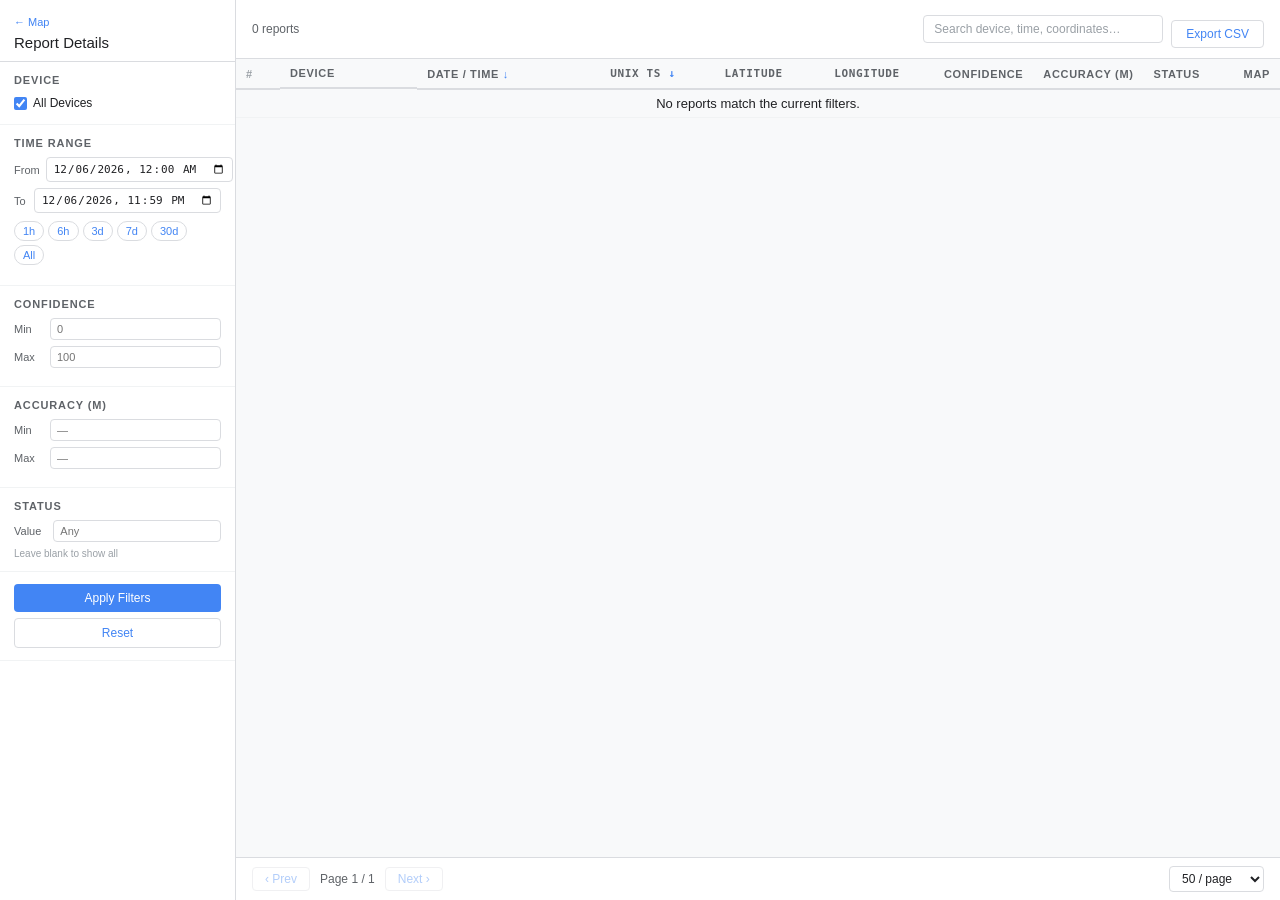
==== static/details.html @ 069237c7 "Add report details page with full-table view, filtering, search, sorting, and CSV export - New /deta" ====
<!DOCTYPE html>
<html lang="ja">
<head>
  <meta charset="UTF-8" />
  <meta name="viewport" content="width=device-width, initial-scale=1.0" />
  <title>Report Details – FindMy Tracker</title>
  <link rel="stylesheet" href="/static/style.css" />
  <link rel="stylesheet" href="/static/details.css" />
</head>
<body class="details-page">

<div id="details-layout">

  <!-- ─── Filter Sidebar ─────────────────────────────────────────────────── -->
  <aside id="filter-sidebar">
    <div id="filter-header">
      <a href="/" class="back-link">← Map</a>
      <h1>Report Details</h1>
    </div>

    <!-- Device filter -->
    <section class="filter-section">
      <h2>Device</h2>
      <div id="device-filter-list">
        <label class="filter-check">
          <input type="checkbox" id="filter-all-devices" checked />
          <span>All Devices</span>
        </label>
      </div>
    </section>

    <!-- Time range -->
    <section class="filter-section">
      <h2>Time Range</h2>
      <div class="range-row">
        <label>From</label>
        <input type="datetime-local" id="filter-start" />
      </div>
      <div class="range-row">
        <label>To</label>
        <input type="datetime-local" id="filter-end" />
      </div>
      <div class="range-presets">
        <button class="preset-btn" data-hours="1">1h</button>
        <button class="preset-btn" data-hours="6">6h</button>
        <button class="preset-btn" data-days="3">3d</button>
        <button class="preset-btn" data-days="7">7d</button>
        <button class="preset-btn" data-days="30">30d</button>
        <button class="preset-btn" data-all="1">All</button>
      </div>
    </section>

    <!-- Confidence filter -->
    <section class="filter-section">
      <h2>Confidence</h2>
      <div class="range-row">
        <label>Min</label>
        <input type="number" id="filter-conf-min" min="0" max="100" placeholder="0" class="num-input" />
      </div>
      <div class="range-row">
        <label>Max</label>
        <input type="number" id="filter-conf-max" min="0" max="100" placeholder="100" class="num-input" />
      </div>
    </section>

    <!-- Accuracy filter -->
    <section class="filter-section">
      <h2>Accuracy (m)</h2>
      <div class="range-row">
        <label>Min</label>
        <input type="number" id="filter-acc-min" min="0" placeholder="—" class="num-input" />
      </div>
      <div class="range-row">
        <label>Max</label>
        <input type="number" id="filter-acc-max" min="0" placeholder="—" class="num-input" />
      </div>
    </section>

    <!-- Status filter -->
    <section class="filter-section">
      <h2>Status</h2>
      <div class="range-row">
        <label style="width:auto; margin-right:6px;">Value</label>
        <input type="number" id="filter-status" placeholder="Any" class="num-input" />
      </div>
      <p class="filter-hint">Leave blank to show all</p>
    </section>

    <!-- Actions -->
    <section class="filter-section">
      <button id="btn-apply-filter" class="btn-primary">Apply Filters</button>
      <button id="btn-reset-filter" class="btn-secondary" style="margin-top:6px;">Reset</button>
    </section>
  </aside>

  <!-- ─── Main Content ────────────────────────────────────────────────────── -->
  <main id="details-main">

    <!-- Top bar -->
    <div id="details-topbar">
      <div id="summary-bar">
        <span id="summary-count">Loading…</span>
      </div>
      <div id="table-controls">
        <input type="text" id="search-input" placeholder="Search device, time, coordinates…" autocomplete="off" />
        <button id="btn-export-csv" class="btn-secondary export-btn">Export CSV</button>
      </div>
    </div>

    <!-- Table -->
    <div id="table-container">
      <table id="report-table">
        <thead>
          <tr>
            <th class="col-num">#</th>
            <th class="col-device sortable" data-col="device_id">Device</th>
            <th class="col-time sortable" data-col="timestamp">Date / Time</th>
            <th class="col-ts sortable" data-col="timestamp">Unix TS</th>
            <th class="col-lat sortable" data-col="latitude">Latitude</th>
            <th class="col-lng sortable" data-col="longitude">Longitude</th>
            <th class="col-conf sortable" data-col="confidence">Confidence</th>
            <th class="col-acc sortable" data-col="accuracy">Accuracy (m)</th>
            <th class="col-status sortable" data-col="status">Status</th>
            <th class="col-action">Map</th>
          </tr>
        </thead>
        <tbody id="report-tbody">
          <tr><td colspan="10" class="table-loading">Loading reports…</td></tr>
        </tbody>
      </table>
    </div>

    <!-- Pagination -->
    <div id="pagination">
      <button id="btn-prev" disabled>‹ Prev</button>
      <span id="page-info"></span>
      <button id="btn-next">Next ›</button>
      <select id="page-size-select">
        <option value="25">25 / page</option>
        <option value="50" selected>50 / page</option>
        <option value="100">100 / page</option>
        <option value="200">200 / page</option>
      </select>
    </div>

  </main>
</div>

<script src="/static/details.js"></script>
</body>
</html>
---- static/style.css ----
/* ─── Reset & Base ─────────────────────────────────────────────────────── */
*, *::before, *::after { box-sizing: border-box; margin: 0; padding: 0; }

body {
  font-family: "Google Sans", Roboto, -apple-system, BlinkMacSystemFont, "Segoe UI", sans-serif;
  font-size: 13px;
  background: #f8f9fa;
  color: #202124;
  display: flex;
  height: 100vh;
  overflow: hidden;
}

/* ─── Sidebar (desktop) ─────────────────────────────────────────────────── */
#sidebar {
  width: 280px;
  min-width: 240px;
  background: #fff;
  border-right: 1px solid #dadce0;
  display: flex;
  flex-direction: column;
  overflow-y: auto;
  overflow-x: hidden;
  z-index: 1000;
}

#sheet-handle { display: none; } /* desktop: hidden */

#sheet-body {
  display: contents; /* desktop: transparent wrapper */
}

#sidebar-header {
  padding: 16px 14px 12px;
  background: #fff;
  border-bottom: 1px solid #dadce0;
  display: flex;
  align-items: center;
  justify-content: space-between;
  gap: 8px;
  flex-shrink: 0;
}

#sidebar-header h1 {
  font-size: 15px;
  font-weight: 500;
  color: #202124;
  white-space: nowrap;
  flex: 1;
}

#details-link {
  font-size: 11px;
  font-weight: 500;
  color: #4285f4;
  text-decoration: none;
  padding: 3px 8px;
  border: 1px solid #c5d5f7;
  border-radius: 12px;
  white-space: nowrap;
  transition: background .15s;
}
#details-link:hover { background: #e8f0fe; }

.status-badge {
  font-size: 11px;
  padding: 3px 8px;
  border-radius: 20px;
  font-weight: 500;
  white-space: nowrap;
}
.status-badge.idle    { background: #e8f0fe; color: #4285f4; }
.status-badge.polling { background: #e6f4ea; color: #34a853; animation: pulse 1s infinite; }
.status-badge.warn    { background: #fef7e0; color: #f9ab00; }
.status-badge.error   { background: #fce8e6; color: #ea4335; }

@keyframes pulse { 0%,100% { opacity:1; } 50% { opacity:.5; } }

.sidebar-section {
  padding: 14px;
  border-bottom: 1px solid #f1f3f4;
}

.sidebar-section h2 {
  font-size: 11px;
  font-weight: 600;
  text-transform: uppercase;
  letter-spacing: .08em;
  color: #5f6368;
  margin-bottom: 10px;
}

/* ─── Range picker ──────────────────────────────────────────────────────── */
.range-row {
  display: flex;
  align-items: center;
  gap: 6px;
  margin-bottom: 6px;
}
.range-row label { width: 30px; color: #5f6368; font-size: 11px; }
.range-row input[type="datetime-local"] {
  flex: 1;
  background: #fff;
  border: 1px solid #dadce0;
  border-radius: 4px;
  color: #202124;
  padding: 4px 6px;
  font-size: 11px;
  outline: none;
}
.range-row input:focus { border-color: #4285f4; box-shadow: 0 0 0 2px rgba(66,133,244,.15); }

.range-presets {
  display: flex;
  flex-wrap: wrap;
  gap: 4px;
  margin: 8px 0;
}
.preset-btn {
  background: #fff;
  border: 1px solid #dadce0;
  color: #4285f4;
  padding: 3px 8px;
  border-radius: 12px;
  cursor: pointer;
  font-size: 11px;
  font-weight: 500;
  transition: background .15s;
}
.preset-btn:hover { background: #e8f0fe; }

.btn-primary {
  width: 100%;
  padding: 7px;
  background: #4285f4;
  border: none;
  border-radius: 4px;
  color: #fff;
  font-weight: 500;
  cursor: pointer;
  font-size: 12px;
  transition: background .15s, box-shadow .15s;
}
.btn-primary:hover { background: #3367d6; box-shadow: 0 1px 3px rgba(0,0,0,.2); }

.btn-secondary {
  width: 100%;
  margin-top: 10px;
  padding: 7px;
  background: #fff;
  border: 1px solid #dadce0;
  border-radius: 4px;
  color: #4285f4;
  font-weight: 500;
  cursor: pointer;
  font-size: 12px;
  transition: background .15s;
}
.btn-secondary:hover  { background: #e8f0fe; }
.btn-secondary:disabled { opacity: .5; cursor: not-allowed; }

/* ─── Device list ───────────────────────────────────────────────────────── */
#device-list { display: flex; flex-direction: column; gap: 4px; }

.device-card {
  background: #fff;
  border: 1px solid #e8eaed;
  border-radius: 8px;
  overflow: hidden;
}

.device-row-header {
  padding: 8px 10px;
  display: grid;
  grid-template-columns: 12px 1fr auto;
  grid-template-rows: auto auto;
  gap: 2px 8px;
  align-items: center;
}

.device-color {
  grid-row: 1 / 3;
  width: 12px;
  height: 12px;
  border-radius: 50%;
  flex-shrink: 0;
}

.device-name-btn {
  display: flex;
  align-items: center;
  gap: 5px;
  cursor: pointer;
  user-select: none;
  min-width: 0;
}
.device-name-btn:hover .device-name { color: #4285f4; }

.device-name {
  font-size: 12px;
  font-weight: 500;
  color: #202124;
  white-space: nowrap;
  overflow: hidden;
  text-overflow: ellipsis;
  transition: color .15s;
}

.device-arrow {
  font-size: 9px;
  color: #9aa0a6;
  flex-shrink: 0;
  display: inline-block;
  transition: transform .2s;
}
.device-arrow.open { transform: rotate(90deg); color: #4285f4; }

.device-last-seen {
  grid-column: 2;
  font-size: 10px;
  color: #9aa0a6;
}

/* Toggle switch */
.toggle-switch {
  grid-row: 1 / 3;
  grid-column: 3;
  position: relative;
  width: 34px;
  height: 18px;
  cursor: pointer;
}
.toggle-switch input { opacity: 0; width: 0; height: 0; }
.slider {
  position: absolute;
  inset: 0;
  background: #bdc1c6;
  border-radius: 18px;
  transition: .2s;
}
.slider::before {
  content: "";
  position: absolute;
  height: 14px; width: 14px;
  left: 2px; bottom: 2px;
  background: white;
  border-radius: 50%;
  transition: .2s;
  box-shadow: 0 1px 3px rgba(0,0,0,.2);
}
.toggle-switch input:checked + .slider { background: #4285f4; }
.toggle-switch input:checked + .slider::before { transform: translateX(16px); }

.no-devices {
  font-size: 12px;
  color: #9aa0a6;
  line-height: 1.6;
  padding: 4px 0;
}
.no-devices code {
  background: #f1f3f4;
  padding: 1px 4px;
  border-radius: 3px;
  font-family: monospace;
  color: #202124;
}

/* ─── History panel ─────────────────────────────────────────────────────── */
.device-history {
  max-height: 0;
  overflow: hidden;
  transition: max-height .25s ease;
  background: #f8f9fa;
}

.history-item {
  display: flex;
  align-items: center;
  justify-content: space-between;
  padding: 5px 12px;
  border-top: 1px solid #e8eaed;
  cursor: pointer;
  gap: 8px;
  transition: background .12s;
}
.history-item:hover { background: #e8f0fe; }

.history-time {
  font-size: 11px;
  color: #3c4043;
  white-space: nowrap;
}

.history-acc {
  font-size: 10px;
  color: #9aa0a6;
  white-space: nowrap;
  flex-shrink: 0;
}

.history-empty {
  padding: 8px 12px;
  font-size: 11px;
  color: #9aa0a6;
  border-top: 1px solid #e8eaed;
}

/* ─── Stats ─────────────────────────────────────────────────────────────── */
.stats-grid { display: flex; flex-direction: column; gap: 5px; }
.stat {
  display: flex;
  justify-content: space-between;
  font-size: 11px;
  padding: 3px 0;
  border-bottom: 1px solid #f1f3f4;
}
.stat span { color: #9aa0a6; }
.stat strong { color: #202124; }

/* ─── Map ───────────────────────────────────────────────────────────────── */
#map {
  flex: 1;
  height: 100vh;
}

/* ─── Map type control ──────────────────────────────────────────────────── */
.map-type-control {
  background: #fff;
  border-radius: 4px;
  overflow: hidden;
  border: none;
  box-shadow: 0 1px 4px rgba(0,0,0,.2);
  display: flex;
}
.map-type-btn {
  padding: 5px 10px;
  background: transparent;
  border: none;
  color: #5f6368;
  cursor: pointer;
  font-size: 11px;
  font-weight: 500;
  transition: background .15s;
  border-right: 1px solid #e8eaed;
}
.map-type-btn:last-child { border-right: none; }
.map-type-btn:hover  { background: #f1f3f4; }
.map-type-btn.active { background: #e8f0fe; color: #4285f4; font-weight: 600; }

/* ─── Point popup ───────────────────────────────────────────────────────── */
#popup {
  position: fixed;
  bottom: 24px;
  left: 296px;
  z-index: 2000;
  pointer-events: none;
}
#popup.hidden { display: none; }

#popup-inner {
  background: #fff;
  border: none;
  border-radius: 8px;
  padding: 12px 16px;
  pointer-events: all;
  min-width: 200px;
  max-width: 280px;
  font-size: 12px;
  line-height: 1.7;
  position: relative;
  box-shadow: 0 2px 10px rgba(0,0,0,.15), 0 0 0 1px rgba(0,0,0,.05);
}

#popup-close {
  position: absolute;
  top: 6px;
  right: 10px;
  background: none;
  border: none;
  color: #9aa0a6;
  cursor: pointer;
  font-size: 16px;
  line-height: 1;
}
#popup-close:hover { color: #202124; }

.popup-time {
  color: #4285f4;
  font-weight: 600;
}

/* ─── Scrollbar ─────────────────────────────────────────────────────────── */
#sidebar::-webkit-scrollbar { width: 4px; }
#sidebar::-webkit-scrollbar-track { background: transparent; }
#sidebar::-webkit-scrollbar-thumb { background: #dadce0; border-radius: 2px; }

/* ─── Sheet mini point (inside handle, desktop hidden) ─────────────────── */
#sheet-mini-point { display: none; }

/* ─── Mobile: Bottom Sheet ──────────────────────────────────────────────── */
@media (max-width: 600px) {
  body {
    display: block;
    overflow: hidden;
  }

  #map {
    position: fixed;
    inset: 0;
    width: 100vw;
    height: 100vh;
  }

  /* Bottom sheet */
  #sidebar {
    position: fixed;
    bottom: 0;
    left: 0;
    right: 0;
    width: 100%;
    min-width: unset;
    height: 52px; /* peek state */
    max-height: 90vh;
    border-right: none;
    border-radius: 16px 16px 0 0;
    border-top: 1px solid #dadce0;
    box-shadow: 0 -2px 16px rgba(0,0,0,.12);
    overflow: hidden;
    transition: height .3s cubic-bezier(0.4, 0, 0.2, 1);
  }

  /* Drag handle */
  #sheet-handle {
    display: flex;
    flex-direction: column;
    align-items: center;
    padding: 8px 16px 6px;
    gap: 5px;
    flex-shrink: 0;
    touch-action: none;
    cursor: pointer;
  }

  #sheet-handle-pill {
    width: 40px;
    height: 4px;
    background: #dadce0;
    border-radius: 2px;
    flex-shrink: 0;
  }

  #sheet-mini-status {
    display: flex;
    align-items: center;
    justify-content: space-between;
    width: 100%;
    gap: 8px;
  }

  #sheet-mini-title {
    font-size: 13px;
    font-weight: 500;
    color: #202124;
    white-space: nowrap;
    overflow: hidden;
    text-overflow: ellipsis;
    flex: 1;
  }

  /* Point info in the always-visible handle area */
  #sheet-mini-point {
    display: flex;
    flex-direction: column;
    gap: 2px;
    width: 100%;
  }
  #sheet-mini-point.hidden { display: none; }

  .smp-row1 {
    display: flex;
    align-items: center;
    justify-content: space-between;
    gap: 8px;
  }

  #smp-device {
    font-size: 13px;
    font-weight: 500;
    white-space: nowrap;
    overflow: hidden;
    text-overflow: ellipsis;
    flex: 1;
  }

  #smp-time {
    font-size: 13px;
    font-weight: 600;
    color: #4285f4;
  }

  #smp-meta {
    font-size: 11px;
    color: #9aa0a6;
    white-space: nowrap;
    overflow: hidden;
    text-overflow: ellipsis;
  }

  #sheet-point-close {
    background: none;
    border: none;
    color: #9aa0a6;
    font-size: 16px;
    cursor: pointer;
    padding: 0 2px;
    flex-shrink: 0;
    line-height: 1;
  }
  #sheet-point-close:hover { color: #202124; }

  /* Scrollable body inside sheet */
  #sheet-body {
    display: flex;
    flex-direction: column;
    overflow-y: auto;
    -webkit-overflow-scrolling: touch;
    flex: 1;
    min-height: 0;
  }

  /* Popup: above the peek handle */
  #popup {
    left: 8px;
    right: 8px;
    bottom: 62px;
    width: auto;
    max-width: none;
  }
}
---- static/details.css ----
/* ─── Override map-layout body from style.css ───────────────────────────── */
body.details-page {
  display: block;
  height: auto;
  overflow: auto;
  min-height: 100vh;
}

/* ─── Page Layout ───────────────────────────────────────────────────────── */
#details-layout {
  display: flex;
  height: 100vh;
  overflow: hidden;
}

/* ─── Filter Sidebar ────────────────────────────────────────────────────── */
#filter-sidebar {
  width: 236px;
  min-width: 200px;
  flex-shrink: 0;
  background: #fff;
  border-right: 1px solid #dadce0;
  overflow-y: auto;
  display: flex;
  flex-direction: column;
}

#filter-sidebar::-webkit-scrollbar { width: 4px; }
#filter-sidebar::-webkit-scrollbar-track { background: transparent; }
#filter-sidebar::-webkit-scrollbar-thumb { background: #dadce0; border-radius: 2px; }

#filter-header {
  padding: 14px 14px 10px;
  background: #fff;
  border-bottom: 1px solid #dadce0;
  flex-shrink: 0;
}

.back-link {
  font-size: 11px;
  font-weight: 500;
  color: #4285f4;
  text-decoration: none;
  display: inline-block;
  margin-bottom: 6px;
}
.back-link:hover { text-decoration: underline; }

#filter-header h1 {
  font-size: 15px;
  font-weight: 500;
  color: #202124;
}

.filter-section {
  padding: 12px 14px;
  border-bottom: 1px solid #f1f3f4;
  flex-shrink: 0;
}

.filter-section h2 {
  font-size: 11px;
  font-weight: 600;
  text-transform: uppercase;
  letter-spacing: .08em;
  color: #5f6368;
  margin-bottom: 8px;
}

/* Device checkbox list */
.filter-check {
  display: flex;
  align-items: center;
  gap: 6px;
  padding: 2px 0;
  cursor: pointer;
  font-size: 12px;
  color: #202124;
  user-select: none;
}
.filter-check:hover { color: #4285f4; }
.filter-check input[type="checkbox"] { accent-color: #4285f4; cursor: pointer; }

.device-swatch-sm {
  display: inline-block;
  width: 10px;
  height: 10px;
  border-radius: 50%;
  flex-shrink: 0;
}

/* Number inputs */
.num-input {
  flex: 1;
  background: #fff;
  border: 1px solid #dadce0;
  border-radius: 4px;
  color: #202124;
  padding: 4px 6px;
  font-size: 11px;
  outline: none;
  width: 100%;
}
.num-input:focus { border-color: #4285f4; box-shadow: 0 0 0 2px rgba(66,133,244,.15); }

.filter-hint {
  font-size: 10px;
  color: #9aa0a6;
  margin-top: 4px;
}

/* ─── Main Content ──────────────────────────────────────────────────────── */
#details-main {
  flex: 1;
  overflow: hidden;
  display: flex;
  flex-direction: column;
  min-width: 0;
}

/* Top bar */
#details-topbar {
  padding: 10px 16px;
  background: #fff;
  border-bottom: 1px solid #dadce0;
  display: flex;
  align-items: center;
  justify-content: space-between;
  gap: 12px;
  flex-shrink: 0;
  flex-wrap: wrap;
}

#summary-bar {
  font-size: 12px;
  color: #5f6368;
  font-weight: 500;
  white-space: nowrap;
}

#table-controls {
  display: flex;
  align-items: center;
  gap: 8px;
  flex-shrink: 0;
}

#search-input {
  padding: 6px 10px;
  border: 1px solid #dadce0;
  border-radius: 4px;
  font-size: 12px;
  outline: none;
  width: 240px;
  color: #202124;
  background: #fff;
}
#search-input:focus { border-color: #4285f4; box-shadow: 0 0 0 2px rgba(66,133,244,.15); }
#search-input::placeholder { color: #9aa0a6; }

.export-btn {
  width: auto !important;
  padding: 6px 14px !important;
  white-space: nowrap;
}

/* ─── Table ─────────────────────────────────────────────────────────────── */
#table-container {
  flex: 1;
  overflow: auto;
}

#table-container::-webkit-scrollbar { width: 6px; height: 6px; }
#table-container::-webkit-scrollbar-track { background: #f8f9fa; }
#table-container::-webkit-scrollbar-thumb { background: #dadce0; border-radius: 3px; }

#report-table {
  width: 100%;
  border-collapse: collapse;
  font-size: 12px;
}

#report-table thead th {
  position: sticky;
  top: 0;
  z-index: 1;
  background: #f8f9fa;
  border-bottom: 2px solid #dadce0;
  padding: 8px 10px;
  text-align: left;
  font-size: 11px;
  font-weight: 600;
  color: #5f6368;
  text-transform: uppercase;
  letter-spacing: .06em;
  white-space: nowrap;
}

#report-table th.sortable {
  cursor: pointer;
  user-select: none;
}
#report-table th.sortable:hover { color: #4285f4; }
#report-table th.sort-asc::after  { content: " ↑"; color: #4285f4; }
#report-table th.sort-desc::after { content: " ↓"; color: #4285f4; }

#report-table td {
  padding: 6px 10px;
  border-bottom: 1px solid #f1f3f4;
  color: #202124;
  white-space: nowrap;
}

#report-table tbody tr:hover { background: #f8f9fa; }

/* Column widths */
.col-num    { width: 44px; text-align: right; color: #9aa0a6 !important; }
.col-device { min-width: 120px; }
.col-time   { min-width: 160px; }
.col-ts     { min-width: 100px; font-family: monospace; font-size: 11px; color: #5f6368; }
.col-lat,
.col-lng    { min-width: 96px; font-family: monospace; font-size: 11px; }
.col-conf,
.col-acc,
.col-status { width: 90px; text-align: center; }
.col-action { width: 44px; text-align: center; }

.col-device {
  display: flex;
  align-items: center;
  gap: 6px;
}
/* td.col-device uses inline content so align via table cell naturally */

.null-val { color: #bdc1c6; }

.map-link {
  color: #4285f4;
  text-decoration: none;
  font-size: 17px;
  line-height: 1;
  display: inline-block;
}
.map-link:hover { color: #3367d6; }

.table-loading,
.table-empty {
  padding: 40px 20px;
  text-align: center;
  color: #9aa0a6;
  font-size: 13px;
}

/* ─── Pagination ────────────────────────────────────────────────────────── */
#pagination {
  padding: 8px 16px;
  background: #fff;
  border-top: 1px solid #dadce0;
  display: flex;
  align-items: center;
  gap: 10px;
  flex-shrink: 0;
  font-size: 12px;
}

#pagination button {
  padding: 4px 12px;
  background: #fff;
  border: 1px solid #dadce0;
  border-radius: 4px;
  color: #4285f4;
  cursor: pointer;
  font-size: 12px;
  font-weight: 500;
  transition: background .15s;
}
#pagination button:hover:not(:disabled) { background: #e8f0fe; }
#pagination button:disabled { opacity: .4; cursor: not-allowed; }

#page-info {
  color: #5f6368;
  font-size: 12px;
}

#page-size-select {
  margin-left: auto;
  padding: 4px 8px;
  border: 1px solid #dadce0;
  border-radius: 4px;
  font-size: 12px;
  color: #202124;
  background: #fff;
  cursor: pointer;
  outline: none;
}
#page-size-select:focus { border-color: #4285f4; }

/* ─── Mobile ────────────────────────────────────────────────────────────── */
@media (max-width: 700px) {
  #details-layout {
    flex-direction: column;
    height: auto;
    overflow: visible;
  }

  body.details-page { overflow: auto; }

  #filter-sidebar {
    width: 100%;
    border-right: none;
    border-bottom: 1px solid #dadce0;
    max-height: none;
    overflow: visible;
  }

  #details-main {
    height: auto;
    overflow: visible;
  }

  #table-container {
    overflow-x: auto;
    height: 60vh;
  }

  #search-input { width: 160px; }

  /* Hide Unix TS column on small screens */
  .col-ts { display: none; }
}
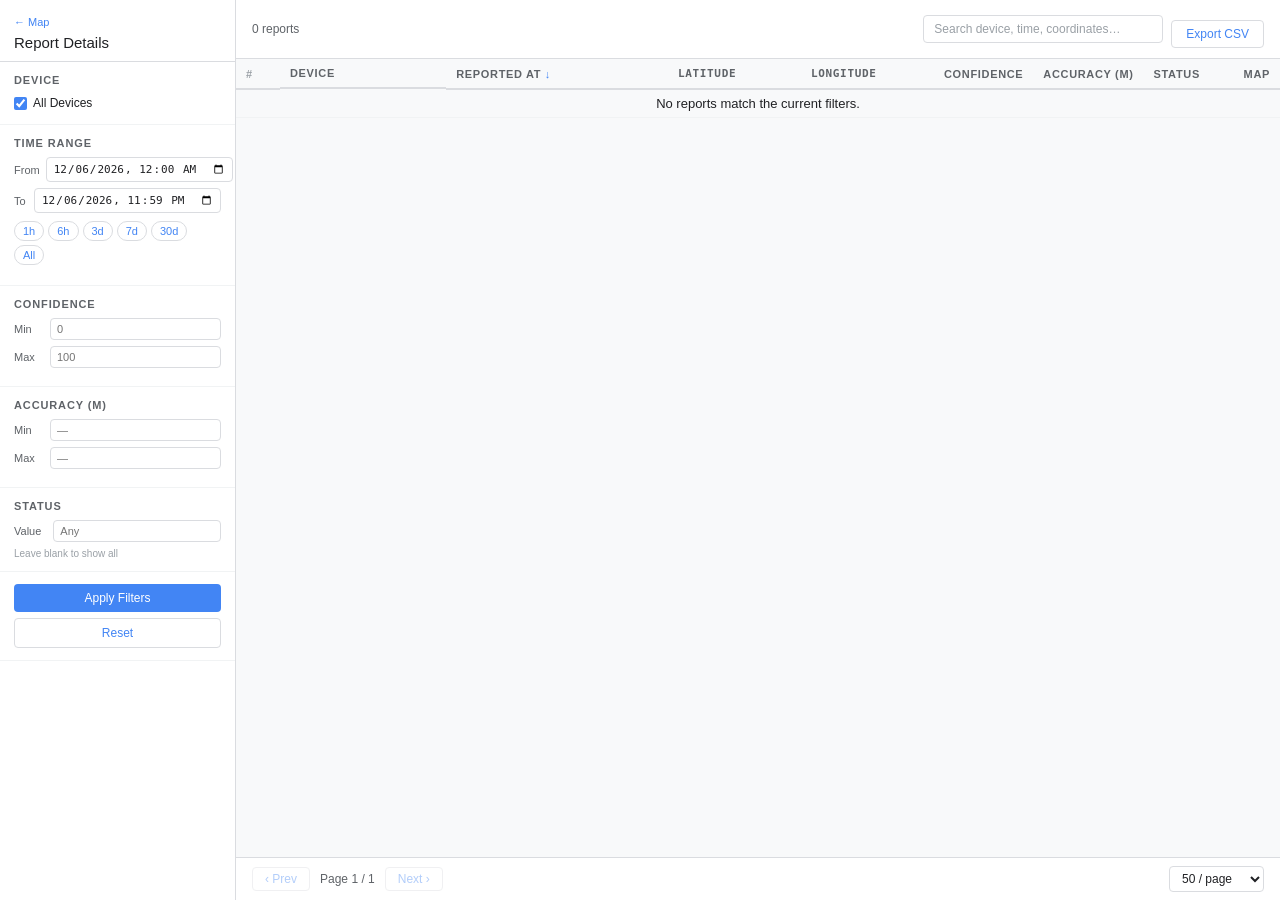
==== commit 15f23dde: "Remove Unix timestamp column; rename timestamp column to "Reported At" LocationReport.timestamp is t" ====
--- a/static/details.html
+++ b/static/details.html
@@ -114,8 +114,7 @@
           <tr>
             <th class="col-num">#</th>
             <th class="col-device sortable" data-col="device_id">Device</th>
-            <th class="col-time sortable" data-col="timestamp">Date / Time</th>
-            <th class="col-ts sortable" data-col="timestamp">Unix TS</th>
+            <th class="col-time sortable" data-col="timestamp">Reported At</th>
             <th class="col-lat sortable" data-col="latitude">Latitude</th>
             <th class="col-lng sortable" data-col="longitude">Longitude</th>
             <th class="col-conf sortable" data-col="confidence">Confidence</th>
@@ -125,7 +124,7 @@
           </tr>
         </thead>
         <tbody id="report-tbody">
-          <tr><td colspan="10" class="table-loading">Loading reports…</td></tr>
+          <tr><td colspan="9" class="table-loading">Loading reports…</td></tr>
         </tbody>
       </table>
     </div>
--- a/static/details.css
+++ b/static/details.css
@@ -217,7 +217,6 @@
 .col-num    { width: 44px; text-align: right; color: #9aa0a6 !important; }
 .col-device { min-width: 120px; }
 .col-time   { min-width: 160px; }
-.col-ts     { min-width: 100px; font-family: monospace; font-size: 11px; color: #5f6368; }
 .col-lat,
 .col-lng    { min-width: 96px; font-family: monospace; font-size: 11px; }
 .col-conf,
@@ -324,7 +323,4 @@
   }
 
   #search-input { width: 160px; }
-
-  /* Hide Unix TS column on small screens */
-  .col-ts { display: none; }
-}
+}
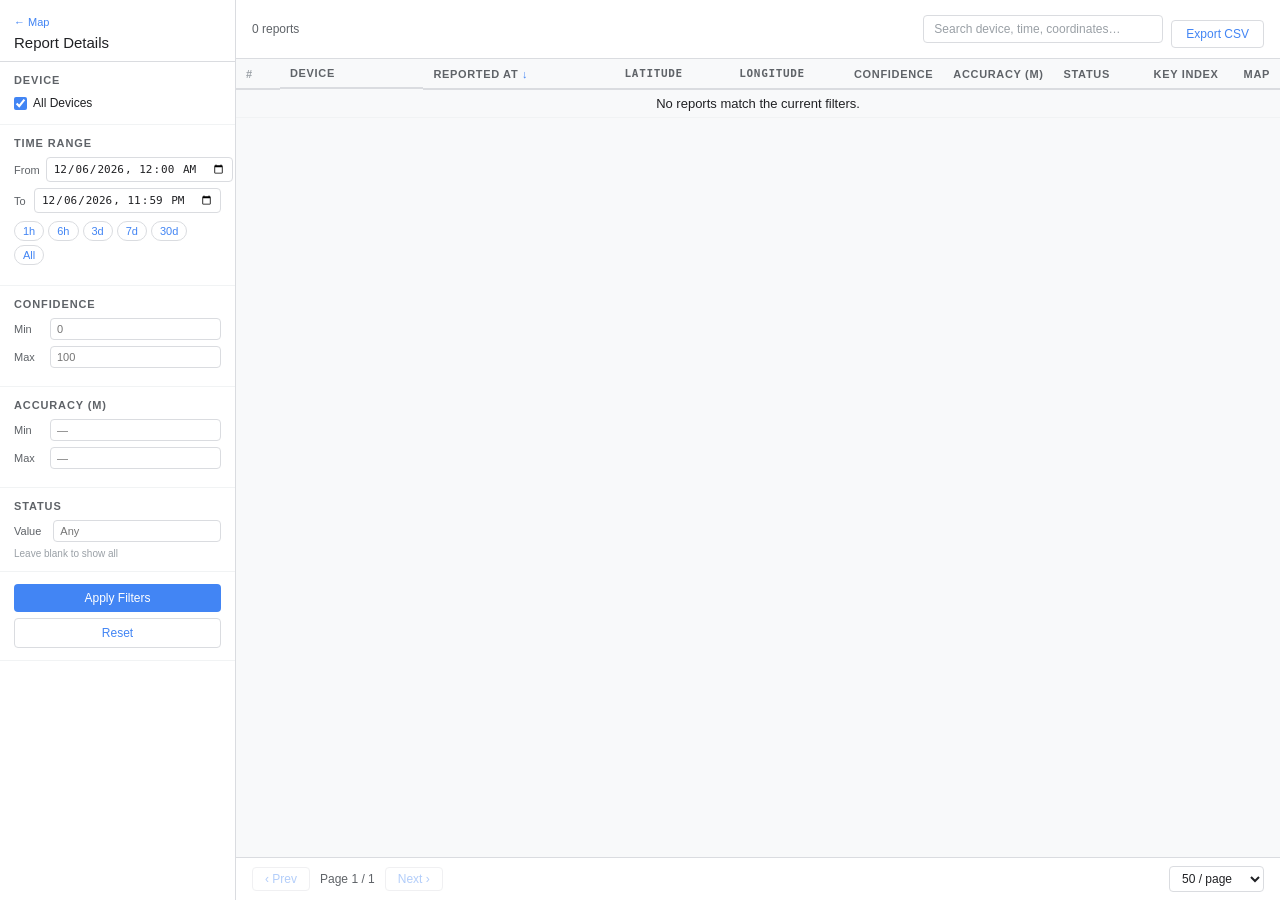
==== commit 10a52d14: "キーインデックスを表示" ====
--- a/static/details.html
+++ b/static/details.html
@@ -120,6 +120,7 @@
             <th class="col-conf sortable" data-col="confidence">Confidence</th>
             <th class="col-acc sortable" data-col="accuracy">Accuracy (m)</th>
             <th class="col-status sortable" data-col="status">Status</th>
+            <th class="col-key sortable" data-col="key_index">Key Index</th>
             <th class="col-action">Map</th>
           </tr>
         </thead>
--- a/static/style.css
+++ b/static/style.css
@@ -158,6 +158,39 @@
 }
 .btn-secondary:hover  { background: #e8f0fe; }
 .btn-secondary:disabled { opacity: .5; cursor: not-allowed; }
+
+.poll-btn-row {
+  display: flex;
+  gap: 6px;
+}
+.poll-btn-row .btn-secondary {
+  flex: 1;
+}
+.btn-google {
+  color: #34a853;
+  border-color: #c6e8cd;
+}
+.btn-google:hover { background: #e6f4ea; }
+
+/* Source badges on device cards */
+.source-badge {
+  display: inline-block;
+  margin-left: 5px;
+  padding: 1px 5px;
+  border-radius: 3px;
+  font-size: 9px;
+  font-weight: 600;
+  vertical-align: middle;
+  letter-spacing: 0.02em;
+}
+.source-google {
+  background: #e6f4ea;
+  color: #137333;
+}
+.source-apple {
+  background: #f0f0f5;
+  color: #555;
+}
 
 /* ─── Device list ───────────────────────────────────────────────────────── */
 #device-list { display: flex; flex-direction: column; gap: 4px; }
@@ -317,10 +350,26 @@
 .stat span { color: #9aa0a6; }
 .stat strong { color: #202124; }
 
+/* ─── Sidebar resizer (desktop only) ───────────────────────────────────── */
+#sidebar-resizer {
+  width: 5px;
+  cursor: col-resize;
+  background: transparent;
+  flex-shrink: 0;
+  position: relative;
+  z-index: 1001;
+  transition: background 0.15s;
+}
+#sidebar-resizer:hover,
+#sidebar-resizer.dragging {
+  background: #4285f4;
+}
+
 /* ─── Map ───────────────────────────────────────────────────────────────── */
 #map {
   flex: 1;
   height: 100vh;
+  min-width: 0;
 }
 
 /* ─── Map type control ──────────────────────────────────────────────────── */
@@ -389,6 +438,215 @@
   font-weight: 600;
 }
 
+/* ─── Poll details panel ────────────────────────────────────────────────── */
+.poll-details-panel {
+  max-height: 0;
+  overflow: hidden;
+  transition: max-height .25s ease;
+  background: #f8f9fa;
+  border-bottom: 1px solid #f1f3f4;
+}
+.poll-details-panel.open {
+  max-height: 200px;
+}
+
+.poll-details-content {
+  padding: 8px 14px;
+  display: flex;
+  flex-direction: column;
+  gap: 4px;
+}
+
+.pd-section-title {
+  font-size: 10px;
+  font-weight: 600;
+  color: #9aa0a6;
+  text-transform: uppercase;
+  letter-spacing: 0.06em;
+  padding: 6px 0 2px;
+  border-bottom: 1px solid #e8eaed;
+  margin-bottom: 2px;
+}
+
+.pd-row {
+  display: flex;
+  justify-content: space-between;
+  font-size: 11px;
+  padding: 2px 0;
+  border-bottom: 1px solid #e8eaed;
+}
+.pd-row:last-child { border-bottom: none; }
+.pd-row span { color: #9aa0a6; }
+.pd-row strong { color: #202124; }
+
+.status-text.polling { color: #34a853; }
+.status-text.idle    { color: #4285f4; }
+.status-text.warn    { color: #f9ab00; }
+.status-text.error   { color: #ea4335; }
+
+/* Make poll-status badge (a button) look and behave like the badge */
+#poll-status {
+  cursor: pointer;
+  border: none;
+  font-family: inherit;
+}
+#poll-status:focus-visible {
+  outline: 2px solid #4285f4;
+  outline-offset: 2px;
+  border-radius: 20px;
+}
+
+/* ─── Section header row (Devices h2 + toggle-all btn) ──────────────────── */
+.section-header-row {
+  display: flex;
+  align-items: center;
+  justify-content: space-between;
+  margin-bottom: 10px;
+}
+.section-header-row h2 {
+  margin-bottom: 0;
+}
+
+.btn-toggle-all {
+  font-size: 10px;
+  font-weight: 500;
+  color: #4285f4;
+  background: #fff;
+  border: 1px solid #c5d5f7;
+  border-radius: 12px;
+  padding: 2px 8px;
+  cursor: pointer;
+  white-space: nowrap;
+  transition: background .15s;
+  font-family: inherit;
+}
+.btn-toggle-all:hover { background: #e8f0fe; }
+
+/* ─── Device name edit button ───────────────────────────────────────────── */
+.device-edit-btn {
+  background: none;
+  border: none;
+  color: #bdc1c6;
+  font-size: 11px;
+  cursor: pointer;
+  padding: 0 2px;
+  line-height: 1;
+  flex-shrink: 0;
+  font-family: inherit;
+  transition: color .15s;
+}
+.device-edit-btn:hover { color: #4285f4; }
+
+/* ─── Device delete button ──────────────────────────────────────────────── */
+.device-delete-btn {
+  background: none;
+  border: none;
+  color: #bdc1c6;
+  font-size: 11px;
+  cursor: pointer;
+  padding: 0 2px;
+  line-height: 1;
+  flex-shrink: 0;
+  font-family: inherit;
+  transition: color .15s;
+}
+.device-delete-btn:hover { color: #ea4335; }
+
+.device-name-input {
+  font-size: 12px;
+  font-weight: 500;
+  color: #202124;
+  border: 1px solid #4285f4;
+  border-radius: 3px;
+  padding: 1px 4px;
+  outline: none;
+  min-width: 0;
+  flex: 1;
+  font-family: inherit;
+  box-shadow: 0 0 0 2px rgba(66,133,244,.15);
+}
+
+/* ─── Live Logs ─────────────────────────────────────────────────────────── */
+.btn-toggle-logs {
+  font-size: 10px;
+  font-weight: 500;
+  color: #5f6368;
+  background: #fff;
+  border: 1px solid #dadce0;
+  border-radius: 12px;
+  padding: 2px 8px;
+  cursor: pointer;
+  white-space: nowrap;
+  transition: background .15s;
+  font-family: inherit;
+}
+.btn-toggle-logs:hover { background: #f1f3f4; }
+
+.log-panel {
+  margin-top: 6px;
+  border: 1px solid #e8eaed;
+  border-radius: 6px;
+  overflow: hidden;
+}
+.log-panel.hidden { display: none; }
+
+.log-output {
+  height: 220px;
+  overflow-y: auto;
+  padding: 6px 8px;
+  font-family: "SFMono-Regular", "Consolas", "Liberation Mono", monospace;
+  font-size: 10.5px;
+  line-height: 1.5;
+  color: #d0d7de;
+  background: #161b22;
+}
+
+.log-line {
+  white-space: pre-wrap;
+  word-break: break-all;
+  color: #adbac7;
+}
+.log-line.log-error { color: #f47067; }
+.log-line.log-warn  { color: #daaa3f; }
+.log-line.log-debug { color: #6cb6ff; }
+
+.log-toolbar {
+  display: flex;
+  align-items: center;
+  justify-content: space-between;
+  padding: 4px 8px;
+  background: #1c2128;
+  border-top: 1px solid #30363d;
+}
+
+.btn-log-clear {
+  font-size: 10px;
+  font-weight: 500;
+  color: #8b949e;
+  background: none;
+  border: 1px solid #30363d;
+  border-radius: 4px;
+  padding: 1px 7px;
+  cursor: pointer;
+  font-family: inherit;
+  transition: color .15s, border-color .15s;
+}
+.btn-log-clear:hover { color: #adbac7; border-color: #8b949e; }
+
+.log-autoscroll-label {
+  display: flex;
+  align-items: center;
+  gap: 4px;
+  font-size: 10px;
+  color: #8b949e;
+  cursor: pointer;
+  user-select: none;
+}
+.log-autoscroll-label input[type="checkbox"] {
+  margin: 0;
+  accent-color: #4285f4;
+}
+
 /* ─── Scrollbar ─────────────────────────────────────────────────────────── */
 #sidebar::-webkit-scrollbar { width: 4px; }
 #sidebar::-webkit-scrollbar-track { background: transparent; }
@@ -399,6 +657,7 @@
 
 /* ─── Mobile: Bottom Sheet ──────────────────────────────────────────────── */
 @media (max-width: 600px) {
+  #sidebar-resizer { display: none; }
   body {
     display: block;
     overflow: hidden;
--- a/static/details.css
+++ b/static/details.css
@@ -221,7 +221,8 @@
 .col-lng    { min-width: 96px; font-family: monospace; font-size: 11px; }
 .col-conf,
 .col-acc,
-.col-status { width: 90px; text-align: center; }
+.col-status,
+.col-key    { width: 90px; text-align: center; }
 .col-action { width: 44px; text-align: center; }
 
 .col-device {
